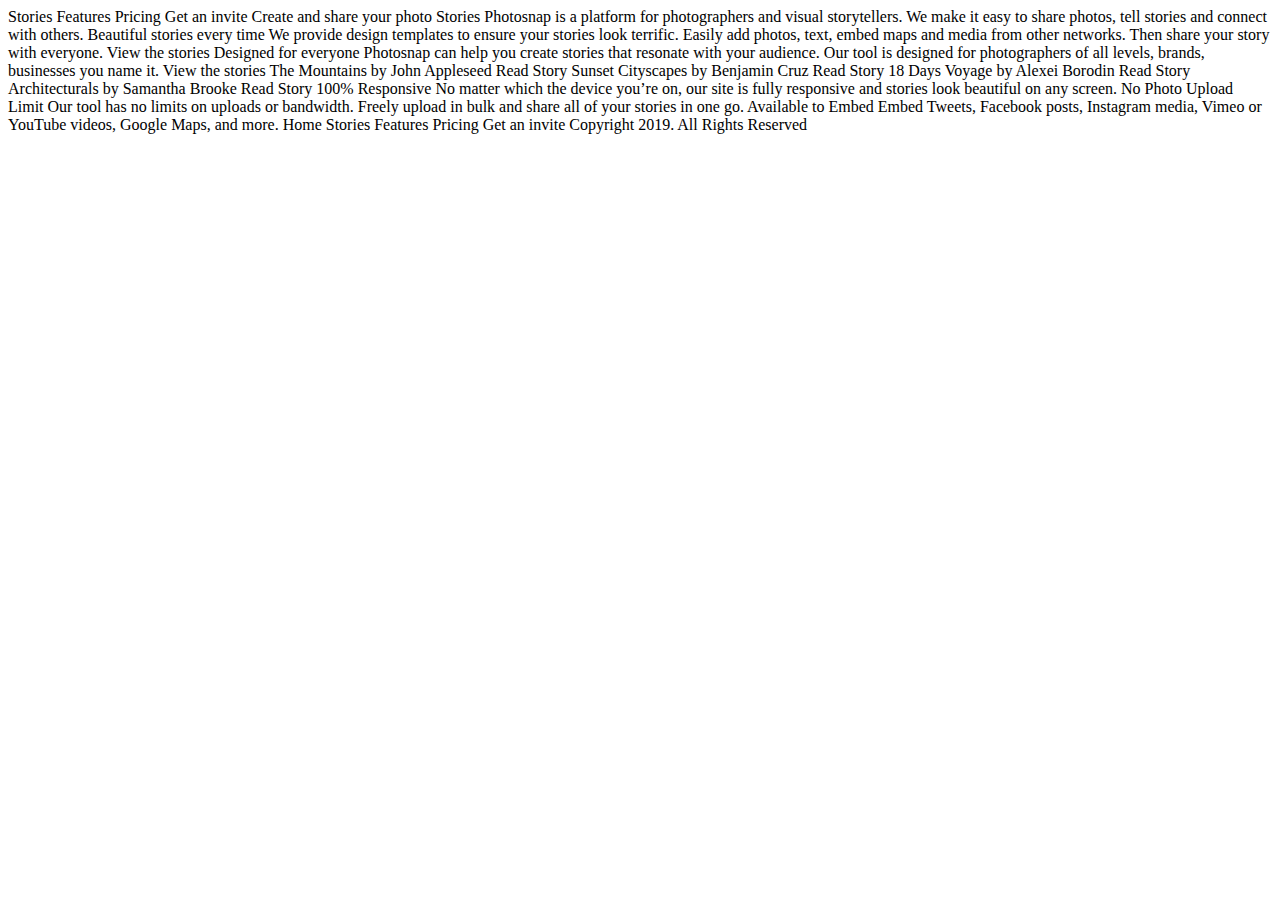
==== HTML/index.html @ 723a78b4 "initial commit" ====
<!DOCTYPE html>
<html lang="en">
<head>
  <meta charset="UTF-8">
  <meta name="viewport" content="width=device-width, initial-scale=1.0">

  <link rel="icon" type="image/png" sizes="32x32" href="./assets/favicon-32x32.png">
  
  <title>Frontend Mentor | Photosnap Website Challenge</title>
</head>
<body>

  Stories
  Features
  Pricing

  Get an invite

  Create and share your photo Stories

  Photosnap is a platform for photographers and visual storytellers. We make it 
  easy to share photos, tell stories and connect with others.

  Beautiful stories every time
  
  We provide design templates to ensure your stories look terrific. Easily add 
  photos, text, embed maps and media from other networks. Then share your story 
  with everyone.

  View the stories

  Designed for everyone

  Photosnap can help you create stories that resonate with your audience.  Our 
  tool is designed for photographers of all levels, brands, businesses you name it. 

  View the stories

  The Mountains
  by John Appleseed
  Read Story

  Sunset Cityscapes
  by Benjamin Cruz
  Read Story

  18 Days Voyage
  by Alexei Borodin
  Read Story

  Architecturals
  by Samantha Brooke
  Read Story

  100% Responsive

  No matter which the device you’re on, our site is fully responsive and stories 
  look beautiful on any screen.

  No Photo Upload Limit

  Our tool has no limits on uploads or bandwidth. Freely upload in bulk and 
  share all of your stories in one go.

  Available to Embed

  Embed Tweets, Facebook posts, Instagram media, Vimeo or YouTube videos, 
  Google Maps, and more. 

  Home
  Stories
  Features
  Pricing

  Get an invite

  Copyright 2019. All Rights Reserved

</body>
</html>
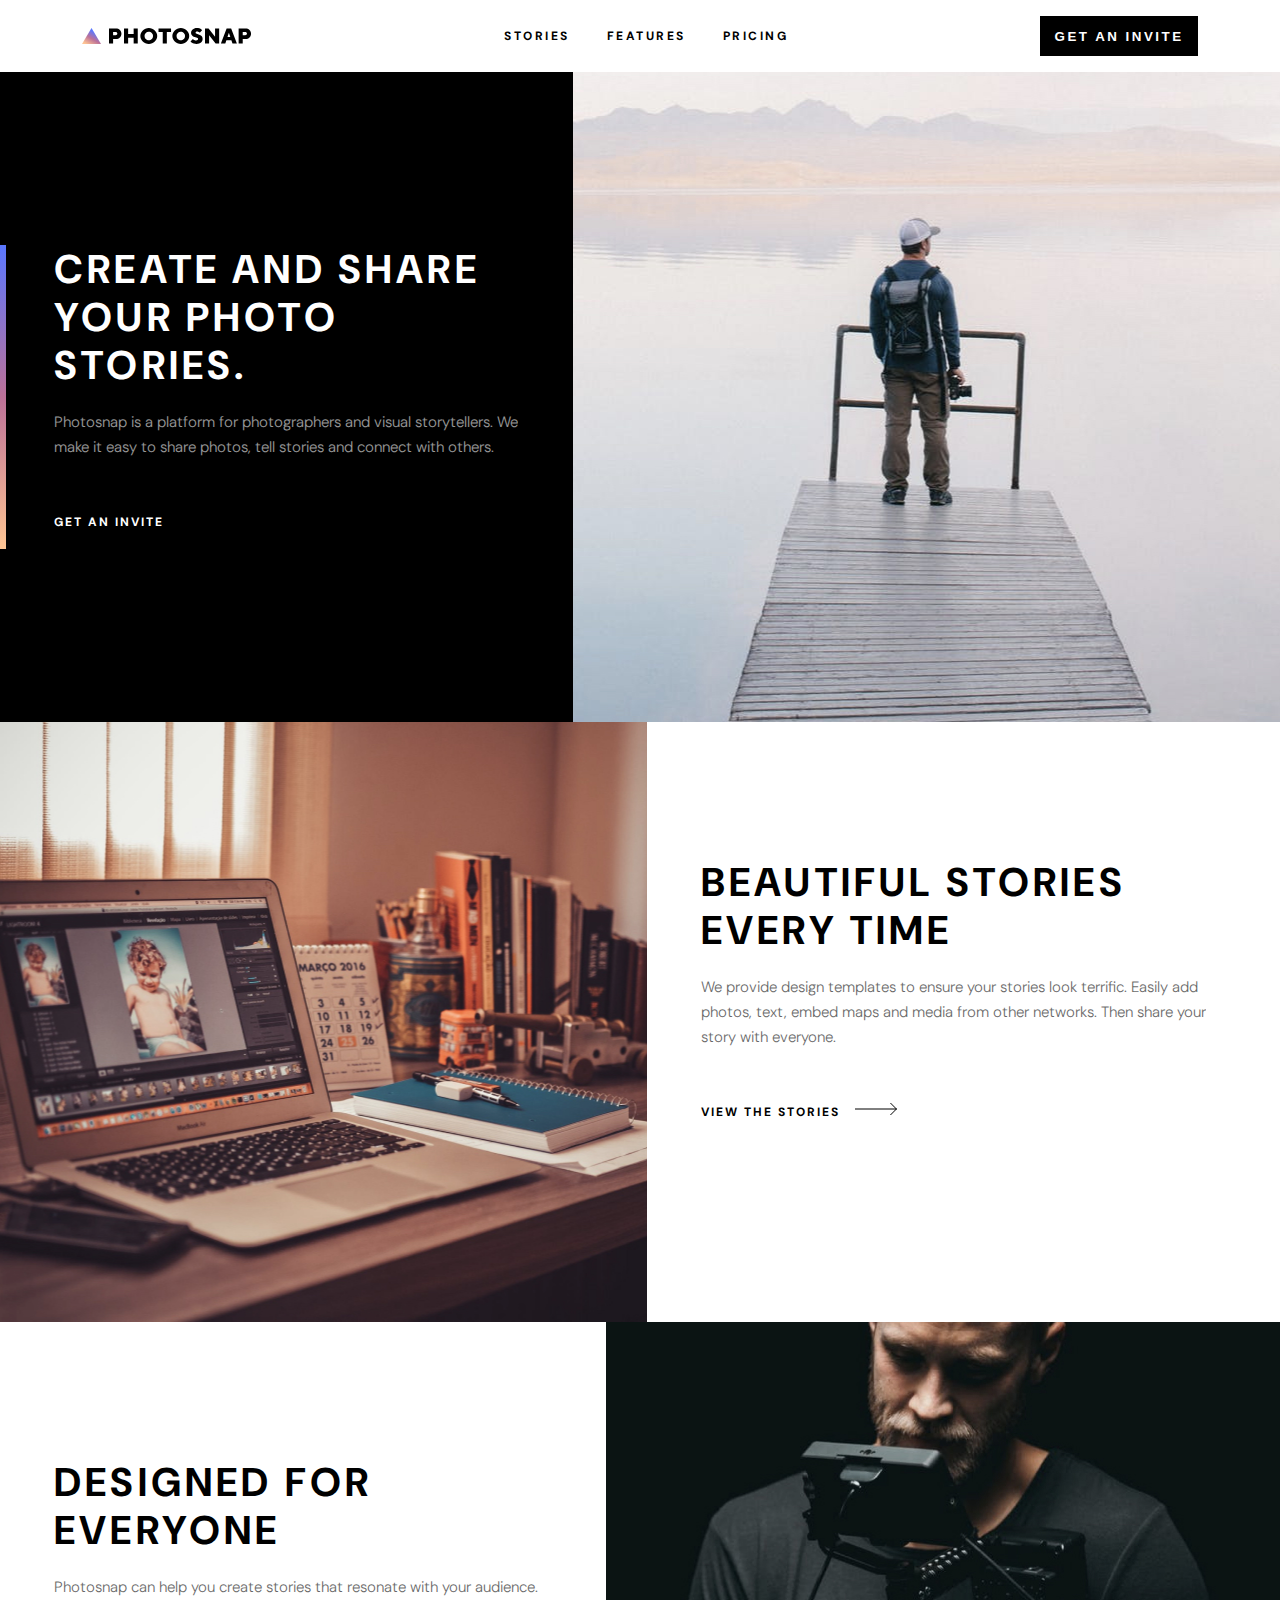
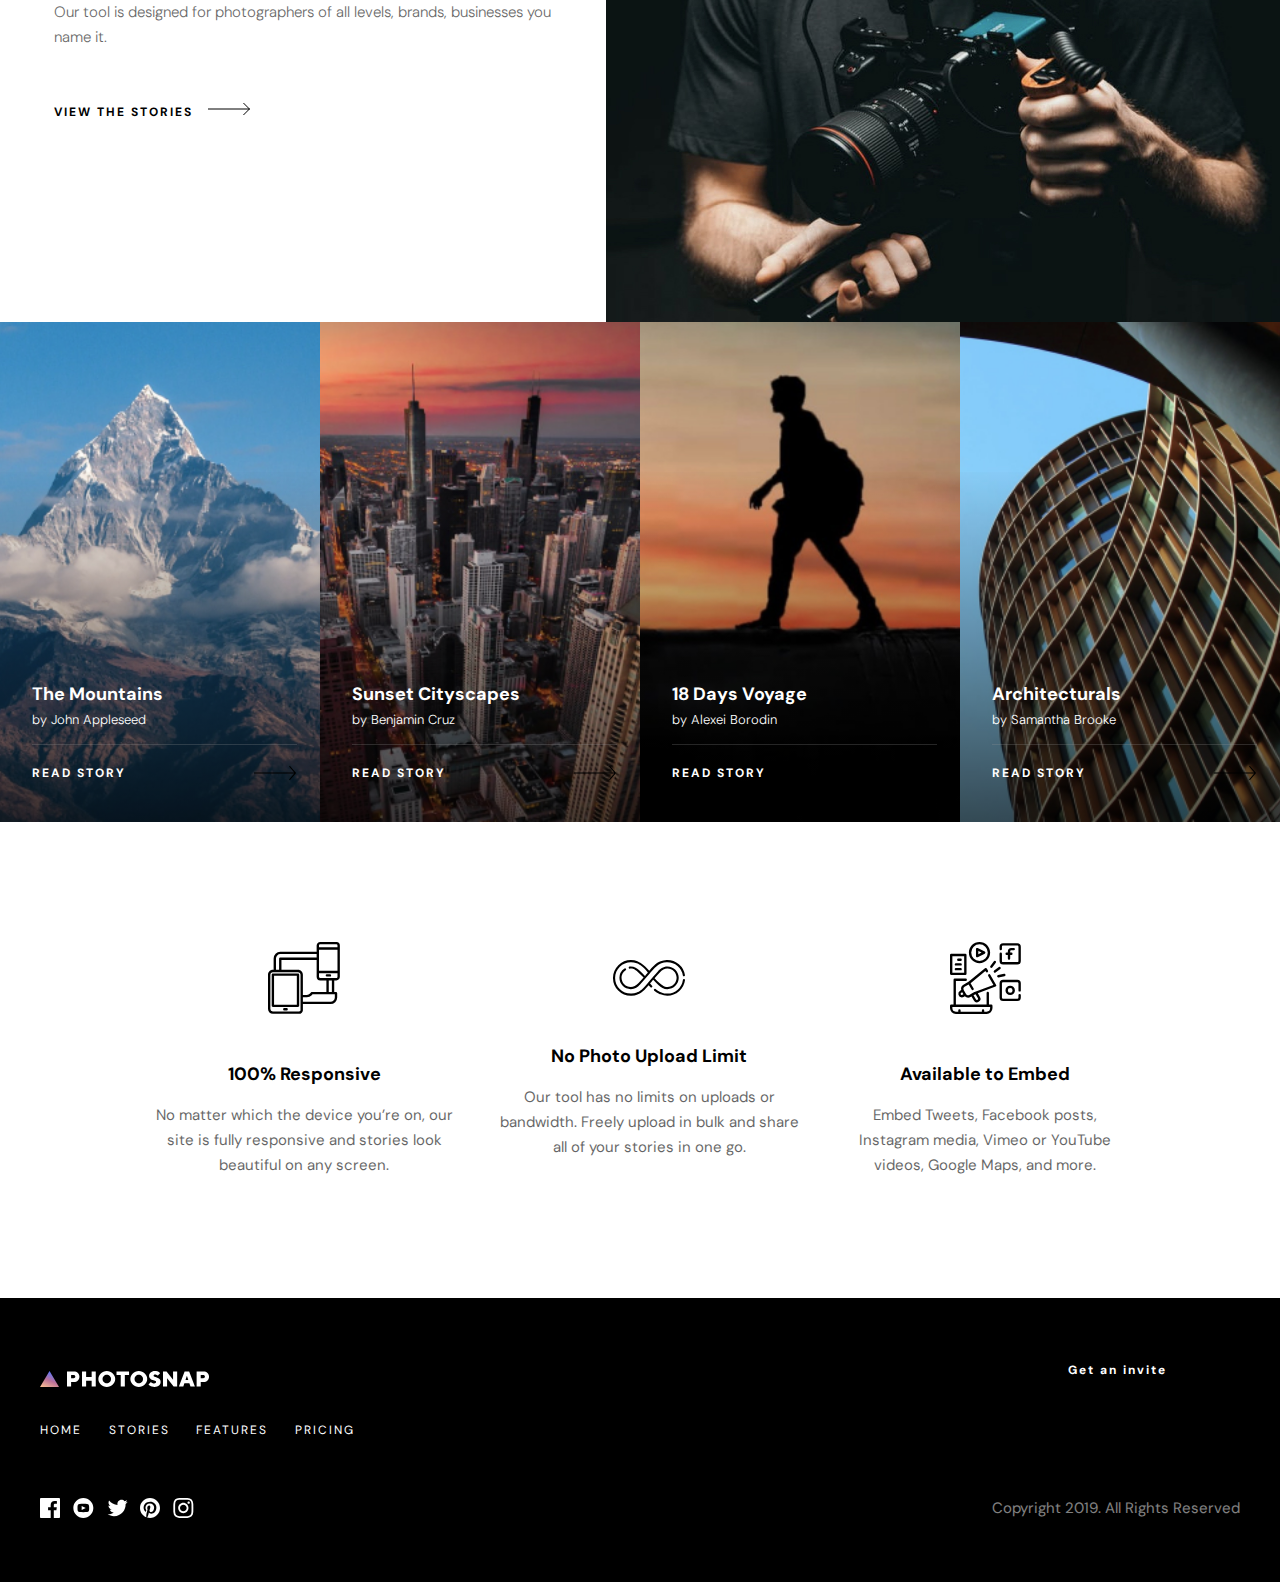
==== commit a0e1f9f8: "home page done" ====
--- a/HTML/index.html
+++ b/HTML/index.html
@@ -1,80 +1,191 @@
 <!DOCTYPE html>
 <html lang="en">
+
 <head>
   <meta charset="UTF-8">
   <meta name="viewport" content="width=device-width, initial-scale=1.0">
+  <title>Photosnap Website</title>
+  <link rel="preconnect" href="https://fonts.googleapis.com">
+  <link rel="preconnect" href="https://fonts.gstatic.com" crossorigin>
+  <link href="https://fonts.googleapis.com/css2?family=DM+Sans:wght@400;700&display=swap" rel="stylesheet">
+  <link rel="stylesheet" href="/style/style.css">
+</head>
 
-  <link rel="icon" type="image/png" sizes="32x32" href="./assets/favicon-32x32.png">
-  
-  <title>Frontend Mentor | Photosnap Website Challenge</title>
-</head>
 <body>
+  <header>
+    <nav class="flex flex-jc-sb flex-ai-c">
+      <a href="/" class="logo flex flex-ai-c"><img src="/assets/shared/desktop/logo.svg" alt="photosnap"></a>
 
-  Stories
-  Features
-  Pricing
+      <div class="menu-btn hide-for-desktop flex flex-ai-c">
+        <div class="menu-btn__burger"></div>
+      </div>
 
-  Get an invite
+      <div class="links flex hide-for-mobile">
+        <a href="#">Stories</a>
+        <a href="#">Features</a>
+        <a href="#">Pricing</a>
+      </div>
+      <button class="get-invite-btn hide-for-mobile" type="button">GET AN INVITE</button>
+    </nav>
+    <div class="overlay"></div>
+    <div class="menu flex flex-fd-c flex-ai-c hide-for-desktop">
+      <div class="menu-links flex flex-fd-c flex-ai-c">
+        <a href="#">Stories</a>
+        <a href="#">Features</a>
+        <a href="#">Pricing</a>
+      </div>
+      <button class="get-invite-btn-menu" type="button">GET AN INVITE</button>
+    </div>
+  </header>
+  <main>
+    <section class="create-stories section-stories">
+      <div class="create-stories-img"></div>
+      <div class="create-stories-txt section-txt">
+        <div class="gradient"></div>
+        <h2>Create and share your photo Stories.</h2>
+        <h3>Photosnap is a platform for photographers and visual storytellers. We make it
+          easy to share photos, tell stories and connect with others.</h3>
+        <div class="get-invite">
+          <span>Get an invite</span>
+          <img src="/assets/shared/desktop/arrow.svg">
+        </div>
+      </div>
+    </section>
+    <section class="beauti-stories section-stories">
+      <div class="beauti-stories-img"></div>
+      <div class="beauti-stories-txt section-txt">
+        <h2>Beautiful stories every time</h2>
+        <h3>We provide design templates to ensure your stories look terrific. Easily add
+          photos, text, embed maps and media from other networks. Then share your story
+          with everyone.</h3>
+        <div class="view-stories get-invite">
+          <span>View the stories</span>
+          <img src="/assets/shared/desktop/arrow-black.svg">
+        </div>
+      </div>
+    </section>
+    <section class="design-stories section-stories">
+      <div class="design-stories-img"></div>
+      <div class="design-stories-txt section-txt">
+        <h2>Designed for everyone</h2>
+        <h3>Photosnap can help you create stories that resonate with your audience. Our
+          tool is designed for photographers of all levels, brands, businesses you name it.</h3>
+        <div class="view-stories get-invite">
+          <span>View the stories</span>
+          <img src="/assets/shared/desktop/arrow-black.svg">
+        </div>
+      </div>
+    </section>
+    <section class="stories">
+      <div class="mountains story">
+        <div class="mountains-text story-text">
+          <div class="story-details">
+            <p class="story-name">The Mountains</p>
+            <p class="story-author">by John Appleseed</p>
+          </div>
+          <div class="story-read">
+            <span class="read-story">Read Story</span>
+            <img src="/assets/shared/desktop/arrow.svg">
+          </div>
+        </div>
+      </div>
+      <div class="sunset story">
+        <div class="sunset-text story-text">
+          <div class="story-details">
+            <p class="story-name">Sunset Cityscapes</p>
+            <p class="story-author">by Benjamin Cruz</p>
+          </div>
+          <div class="story-read">
+            <span class="read-story">Read Story</span>
+            <img src="/assets/shared/desktop/arrow.svg">
+          </div>
+        </div>
+      </div>
+      <div class="voyage story">
+        <div class="voyage-text story-text">
+          <div class="story-details">
+            <p class="story-name">18 Days Voyage</p>
+            <p class="story-author">by Alexei Borodin</p>
+          </div>
+          <div class="story-read">
+            <span class="read-story">Read Story</span>
+            <img src="/assets/shared/desktop/arrow.svg">
+          </div>
+        </div>
+      </div>
+      <div class="architect story">
+        <div class="architect-text story-text">
+          <div class="story-details">
+            <p class="story-name">Architecturals</p>
+            <p class="story-author">by Samantha Brooke</p>
+          </div>
+          <div class="story-read">
+            <span class="read-story">Read Story</span>
+            <img src="/assets/shared/desktop/arrow.svg">
+          </div>
+        </div>
+      </div>
+    </section>
+    <section class="benefits flex flex-fd-c flex-ai-c flex-jc-sa">
+      <div class="responive benefit">
+        <img src="/assets/features/desktop/responsive.svg">
+        <div class="benefit-txt">
+          <h3>100% Responsive</h3>
+          <p>No matter which the device you’re on, our site is fully responsive and stories
+            look beautiful on any screen.</p>
+        </div>
+      </div>
+      <div class="no-limit benefit">
+        <img src="/assets/features/desktop/no-limit.svg">
+        <div class="benefit-txt">
+          <h3>No Photo Upload Limit</h3>
+          <p>Our tool has no limits on uploads or bandwidth. Freely upload in bulk and
+            share all of your stories in one go.</p>
+        </div>
+      </div>
+      <div class="embed benefit">
+        <img src="/assets/features/desktop/embed.svg">
+        <div class="benefit-txt">
+          <h3>Available to Embed</h3>
+          <p>Embed Tweets, Facebook posts, Instagram media, Vimeo or YouTube videos,
+            Google Maps, and more.</p>
+        </div>
+      </div>
+    </section>
+  </main>
+  <footer>
+    <div class="footer-top">
+      <a href="/" class="logo logo-footer"><img src="/assets/shared/desktop/logo-white.svg" alt="photosnap"></a>
+      <div class="footer-links-hidden hide-for-mobile flex flex-fd-c flex-ai-c flex-jc-sb">
+        <a href="#">Home</a>
+        <a href="#">Stories</a>
+        <a href="#">Features</a>
+        <a href="#">Pricing</a>
+      </div>
+      <div class="socials flex flex-jc-sb">
+        <img src="/assets/shared/desktop/facebook-white.svg">
+        <img src="/assets/shared/desktop/youtube-white.svg">
+        <img src="/assets/shared/desktop/twitter-white.svg">
+        <img src="/assets/shared/desktop/pinterest-white.svg">
+        <img src="/assets/shared/desktop/instagram-white.svg">
+      </div>
+      <div class="footer-links hide-for-desktop flex flex-fd-c flex-ai-c flex-jc-sb">
+        <a href="#">Home</a>
+        <a href="#">Stories</a>
+        <a href="#">Features</a>
+        <a href="#">Pricing</a>
+      </div>
 
-  Create and share your photo Stories
+    </div>
+    <div class="footer-bottom">
+      <div class="get-invite get-invite-footer flex flex-ai-c flex-jc-sb">
+        <span>Get an invite</span>
+        <img src="/assets/shared/desktop/arrow.svg">
+      </div>
+      <span class="copyright">Copyright 2019. All Rights Reserved</span>
+    </div>
+  </footer>
+  <script src="/app.js"></script>
+</body>
 
-  Photosnap is a platform for photographers and visual storytellers. We make it 
-  easy to share photos, tell stories and connect with others.
-
-  Beautiful stories every time
-  
-  We provide design templates to ensure your stories look terrific. Easily add 
-  photos, text, embed maps and media from other networks. Then share your story 
-  with everyone.
-
-  View the stories
-
-  Designed for everyone
-
-  Photosnap can help you create stories that resonate with your audience.  Our 
-  tool is designed for photographers of all levels, brands, businesses you name it. 
-
-  View the stories
-
-  The Mountains
-  by John Appleseed
-  Read Story
-
-  Sunset Cityscapes
-  by Benjamin Cruz
-  Read Story
-
-  18 Days Voyage
-  by Alexei Borodin
-  Read Story
-
-  Architecturals
-  by Samantha Brooke
-  Read Story
-
-  100% Responsive
-
-  No matter which the device you’re on, our site is fully responsive and stories 
-  look beautiful on any screen.
-
-  No Photo Upload Limit
-
-  Our tool has no limits on uploads or bandwidth. Freely upload in bulk and 
-  share all of your stories in one go.
-
-  Available to Embed
-
-  Embed Tweets, Facebook posts, Instagram media, Vimeo or YouTube videos, 
-  Google Maps, and more. 
-
-  Home
-  Stories
-  Features
-  Pricing
-
-  Get an invite
-
-  Copyright 2019. All Rights Reserved
-
-</body>
 </html>--- a/style/style.css
+++ b/style/style.css
@@ -0,0 +1,811 @@
+* {
+  padding: 0;
+  margin: 0;
+  -webkit-box-sizing: border-box;
+          box-sizing: border-box;
+}
+
+html {
+  font-size: 62.5%;
+}
+
+body {
+  font-family: 'DM Sans', sans-serif;
+  font-size: 1.8rem;
+}
+
+ul {
+  list-style-type: none;
+}
+
+a {
+  text-decoration: none;
+}
+
+button {
+  background-color: black;
+  color: white;
+  letter-spacing: .25rem;
+  width: 31rem;
+  height: 4.8rem;
+  font-weight: 700;
+  border: none;
+  -webkit-transition: color 0.2s ease-in-out;
+  transition: color 0.2s ease-in-out;
+  cursor: pointer;
+}
+
+button:hover {
+  background-color: #DFDFDF;
+  color: black;
+}
+
+.flex {
+  display: -webkit-box;
+  display: -ms-flexbox;
+  display: flex;
+}
+
+.flex-jc-sb {
+  -webkit-box-pack: justify;
+      -ms-flex-pack: justify;
+          justify-content: space-between;
+}
+
+.flex-jc-c {
+  -webkit-box-pack: center;
+      -ms-flex-pack: center;
+          justify-content: center;
+}
+
+.flex-jc-sa {
+  -ms-flex-pack: distribute;
+      justify-content: space-around;
+}
+
+.flex-ai-c {
+  -webkit-box-align: center;
+      -ms-flex-align: center;
+          align-items: center;
+}
+
+.flex-fd-c {
+  -webkit-box-orient: vertical;
+  -webkit-box-direction: normal;
+      -ms-flex-direction: column;
+          flex-direction: column;
+}
+
+@media (max-width: 639px) {
+  .hide-for-mobile {
+    display: none;
+  }
+}
+
+@media (min-width: 640px) {
+  .hide-for-desktop {
+    display: none;
+  }
+}
+
+header nav {
+  width: 87.2%;
+  margin: auto;
+  height: 7.2rem;
+}
+
+header nav .links a {
+  text-transform: uppercase;
+  font-weight: 700;
+  letter-spacing: .25rem;
+  color: black;
+  -webkit-transition: opacity 0.2s ease-in-out;
+  transition: opacity 0.2s ease-in-out;
+}
+
+header nav .links a:not(:last-child) {
+  margin-right: 3.7rem;
+}
+
+header nav .links a:hover {
+  opacity: 30%;
+}
+
+@media (min-width: 640px) {
+  nav {
+    width: 90%;
+    margin: auto;
+  }
+  nav .links {
+    font-size: 1.2rem;
+  }
+  button {
+    width: 15.8rem;
+    height: 4rem;
+  }
+}
+
+@media (min-width: 1024px) {
+  nav {
+    width: 77%;
+    margin: auto;
+  }
+}
+
+.menu-btn {
+  width: 2rem;
+  height: .6rem;
+  cursor: pointer;
+  -webkit-transition: all .3s ease-in-out;
+  transition: all .3s ease-in-out;
+}
+
+.menu-btn__burger::before,
+.menu-btn__burger::after {
+  content: '';
+  position: absolute;
+  width: 2rem;
+  height: .1rem;
+  background: #000000;
+  -webkit-transition: all .3s ease-in-out;
+  transition: all .3s ease-in-out;
+}
+
+.menu-btn__burger::before {
+  -webkit-transform: translateY(-0.25rem);
+          transform: translateY(-0.25rem);
+}
+
+.menu-btn__burger::after {
+  -webkit-transform: translateY(0.25rem);
+          transform: translateY(0.25rem);
+}
+
+.menu-btn.open .menu-btn__burger::before {
+  -webkit-transform: rotate(45deg);
+          transform: rotate(45deg);
+}
+
+.menu-btn.open .menu-btn__burger::after {
+  -webkit-transform: rotate(-45deg);
+          transform: rotate(-45deg);
+}
+
+.overlay {
+  display: none;
+  background-color: black;
+  position: absolute;
+  opacity: 50%;
+  height: 100%;
+  width: 100%;
+  top: 7.2rem;
+  bottom: 0;
+  right: 0;
+  left: 0;
+}
+
+.menu {
+  display: none;
+  width: 100%;
+  background-color: white;
+  position: absolute;
+  z-index: 2;
+}
+
+.menu .menu-links {
+  margin-top: 3.2rem;
+  width: 82.6%;
+  margin: auto;
+  border-bottom: 1px solid rgba(151, 151, 151, 0.25);
+}
+
+.menu .menu-links a {
+  color: black;
+  margin-bottom: 2rem;
+}
+
+.menu .menu-links a:first-child {
+  margin-top: 3.2rem;
+}
+
+.menu .get-invite-btn-menu {
+  margin: 2rem 0 3.2rem 0;
+}
+
+.wrapper {
+  display: -ms-grid;
+  display: grid;
+  -ms-grid-columns: 100vw;
+      grid-template-columns: 100vw;
+  -ms-grid-rows: 33vh 33vh 33vh;
+      grid-template-rows: 33vh 33vh 33vh;
+}
+
+.section-stories {
+  height: 71.3rem;
+  display: -webkit-box;
+  display: -ms-flexbox;
+  display: flex;
+  -webkit-box-orient: vertical;
+  -webkit-box-direction: normal;
+      -ms-flex-direction: column;
+          flex-direction: column;
+}
+
+.section-stories .create-stories-txt,
+.section-stories .beauti-stories-txt,
+.section-stories .design-stories-txt {
+  height: 41.9rem;
+}
+
+.section-stories .create-stories-txt h2,
+.section-stories .beauti-stories-txt h2,
+.section-stories .design-stories-txt h2 {
+  width: 84.8%;
+  margin: auto;
+  text-transform: uppercase;
+  font-size: 3.2rem;
+  font-weight: 700;
+  line-height: 4rem;
+  letter-spacing: .333rem;
+  margin-bottom: 1.6rem;
+  margin-top: 6.6rem;
+}
+
+.section-stories .create-stories-txt h3,
+.section-stories .beauti-stories-txt h3,
+.section-stories .design-stories-txt h3 {
+  font-weight: 300;
+  opacity: 60%;
+  font-size: 1.5rem;
+  line-height: 2.5rem;
+  width: 84.8%;
+  margin: auto;
+  margin-bottom: 2.3rem;
+}
+
+.section-stories .beauti-stories-txt h2,
+.section-stories .design-stories-txt h2 {
+  margin-top: 9.2rem;
+}
+
+.section-stories .get-invite {
+  width: 84.8%;
+  margin: auto;
+  cursor: pointer;
+}
+
+.section-stories .get-invite span {
+  font-weight: 700;
+  font-size: 1.2rem;
+  letter-spacing: .2rem;
+  text-transform: uppercase;
+  margin-right: 1rem;
+}
+
+.section-stories .create-stories-txt {
+  background-color: black;
+  color: white;
+}
+
+.section-stories .create-stories-txt .gradient {
+  margin-left: 3.3rem;
+  height: .6rem;
+  width: 12.8rem;
+  background: linear-gradient(361deg, #FFC593, #BC7198, #5A77FF);
+}
+
+.section-stories .create-stories-img {
+  background: url("/assets/home/mobile/create-and-share.jpg");
+  background-position: center;
+  background-size: cover;
+  background-repeat: no-repeat;
+  height: 29.4rem;
+  width: 100%;
+}
+
+.section-stories .beauti-stories-img {
+  background: url("/assets/home/mobile/beautiful-stories.jpg");
+  background-position: center;
+  background-size: cover;
+  background-repeat: no-repeat;
+  height: 27.1rem;
+  width: 100%;
+}
+
+.section-stories .design-stories-img {
+  background: url("/assets/home/mobile/designed-for-everyone.jpg");
+  background-position: center;
+  background-size: cover;
+  background-repeat: no-repeat;
+  height: 27.1rem;
+  width: 100%;
+}
+
+.stories {
+  display: -ms-grid;
+  display: grid;
+  -ms-grid-columns: 1fr;
+      grid-template-columns: 1fr;
+  -ms-grid-rows: (375px)[4];
+      grid-template-rows: repeat(4, 375px);
+}
+
+.stories .mountains {
+  background: -webkit-gradient(linear, left bottom, left top, from(rgba(0, 0, 0, 0.6612)), to(rgba(0, 0, 0, 0.01))), url("/assets/stories/mobile/mountains.jpg");
+  background: linear-gradient(0deg, rgba(0, 0, 0, 0.6612), rgba(0, 0, 0, 0.01)), url("/assets/stories/mobile/mountains.jpg");
+  background-position: center;
+  background-size: cover;
+  background-repeat: no-repeat;
+}
+
+.stories .sunset {
+  background: -webkit-gradient(linear, left bottom, left top, from(rgba(0, 0, 0, 0.6612)), to(rgba(0, 0, 0, 0.01))), url("/assets/stories/mobile/cityscapes.jpg");
+  background: linear-gradient(0deg, rgba(0, 0, 0, 0.6612), rgba(0, 0, 0, 0.01)), url("/assets/stories/mobile/cityscapes.jpg");
+  background-position: center;
+  background-size: cover;
+  background-repeat: no-repeat;
+}
+
+.stories .voyage {
+  background: -webkit-gradient(linear, left bottom, left top, from(rgba(0, 0, 0, 0.6612)), to(rgba(0, 0, 0, 0.01))), url("/assets/stories/mobile/18-days-voyage.jpg");
+  background: linear-gradient(0deg, rgba(0, 0, 0, 0.6612), rgba(0, 0, 0, 0.01)), url("/assets/stories/mobile/18-days-voyage.jpg");
+  background-position: center;
+  background-size: cover;
+  background-repeat: no-repeat;
+}
+
+.stories .architect {
+  background: -webkit-gradient(linear, left bottom, left top, from(rgba(0, 0, 0, 0.6612)), to(rgba(0, 0, 0, 0.01))), url("/assets/stories/mobile/architecturals.jpg");
+  background: linear-gradient(0deg, rgba(0, 0, 0, 0.6612), rgba(0, 0, 0, 0.01)), url("/assets/stories/mobile/architecturals.jpg");
+  background-position: center;
+  background-size: cover;
+  background-repeat: no-repeat;
+}
+
+.stories .story {
+  position: relative;
+}
+
+.stories .story-text {
+  position: absolute;
+  left: 10%;
+  top: 63%;
+  right: 10%;
+  font-size: 1.8rem;
+  font-weight: 700;
+  color: white;
+  width: calc(310/375*100%);
+  margin: auto;
+}
+
+.stories .story-text .story-details {
+  border-bottom: 1px solid rgba(151, 151, 151, 0.25);
+}
+
+.stories .story-text .story-details .story-name {
+  font-weight: 700;
+  font-size: 1.8rem;
+  line-height: 2.5rem;
+  margin-bottom: .4rem;
+}
+
+.stories .story-text .story-details .story-author {
+  font-weight: 300;
+  font-size: 1.3rem;
+  margin-bottom: 1.6rem;
+}
+
+.stories .story-text .story-read {
+  margin-top: 2rem;
+  letter-spacing: .2rem;
+  font-size: 1.2rem;
+  text-transform: uppercase;
+  width: 100%;
+  display: -webkit-box;
+  display: -ms-flexbox;
+  display: flex;
+  -webkit-box-pack: justify;
+      -ms-flex-pack: justify;
+          justify-content: space-between;
+  cursor: pointer;
+}
+
+.benefits {
+  width: calc(310/375*100%);
+  margin: auto;
+  height: 96.2rem;
+}
+
+.benefits .benefit {
+  display: -webkit-box;
+  display: -ms-flexbox;
+  display: flex;
+  -webkit-box-orient: vertical;
+  -webkit-box-direction: normal;
+      -ms-flex-direction: column;
+          flex-direction: column;
+  -webkit-box-align: center;
+      -ms-flex-align: center;
+          align-items: center;
+  text-align: center;
+}
+
+.benefits .benefit .benefit-txt {
+  margin-top: 4.8rem;
+}
+
+.benefits .benefit .benefit-txt h3 {
+  font-size: 1.8rem;
+  line-height: 2.5rem;
+  font-weight: 700;
+}
+
+.benefits .benefit .benefit-txt p {
+  margin-top: 1.6rem;
+  font-size: 1.5rem;
+  line-height: 2.5rem;
+  opacity: 60%;
+}
+
+footer {
+  height: 53.9rem;
+  background-color: black;
+}
+
+footer .footer-top {
+  display: -webkit-box;
+  display: -ms-flexbox;
+  display: flex;
+  -webkit-box-orient: vertical;
+  -webkit-box-direction: normal;
+      -ms-flex-direction: column;
+          flex-direction: column;
+  -webkit-box-align: center;
+      -ms-flex-align: center;
+          align-items: center;
+}
+
+footer .footer-bottom {
+  display: -webkit-box;
+  display: -ms-flexbox;
+  display: flex;
+  -webkit-box-orient: vertical;
+  -webkit-box-direction: normal;
+      -ms-flex-direction: column;
+          flex-direction: column;
+  -webkit-box-align: center;
+      -ms-flex-align: center;
+          align-items: center;
+}
+
+footer .logo-footer {
+  margin-top: 5.6rem;
+  margin-bottom: 3.2rem;
+}
+
+footer .socials {
+  width: 15.4rem;
+  margin-bottom: 4.9rem;
+}
+
+footer .footer-links {
+  font-size: 1.2rem;
+  text-transform: uppercase;
+  letter-spacing: .2rem;
+  height: 12.1rem;
+  margin-bottom: 11.9rem;
+}
+
+footer .footer-links a {
+  color: white;
+}
+
+footer .get-invite-footer {
+  cursor: pointer;
+  width: 17.2rem;
+  margin-bottom: 3.4rem;
+}
+
+footer .get-invite-footer span {
+  font-weight: 700;
+  letter-spacing: .2rem;
+  color: white;
+  font-size: 1.2rem;
+}
+
+footer .copyright {
+  font-size: 1.5rem;
+  color: white;
+  opacity: 50.25%;
+}
+
+@media (min-width: 650px) {
+  .section-stories {
+    -webkit-box-orient: horizontal;
+    -webkit-box-direction: normal;
+        -ms-flex-direction: row;
+            flex-direction: row;
+    height: 60rem;
+  }
+  .section-stories .create-stories-img {
+    background: url("/assets/home/tablet/create-and-share.jpg");
+    background-position: center;
+    background-size: cover;
+    background-repeat: no-repeat;
+    height: 100%;
+    min-width: 27.3rem;
+  }
+  .section-stories .beauti-stories-img {
+    background: url("/assets/home/tablet/beautiful-stories.jpg");
+    background-position: center;
+    background-size: cover;
+    background-repeat: no-repeat;
+    height: 100%;
+    min-width: 27.3rem;
+  }
+  .section-stories .design-stories-img {
+    background: url("/assets/home/tablet/designed-for-everyone.jpg");
+    background-position: center;
+    background-size: cover;
+    background-repeat: no-repeat;
+    height: 100%;
+    min-width: 27.3rem;
+  }
+  .section-stories .create-stories-txt,
+  .section-stories .beauti-stories-txt,
+  .section-stories .design-stories-txt {
+    height: 60rem;
+  }
+  .section-stories .create-stories-txt h2,
+  .section-stories .beauti-stories-txt h2,
+  .section-stories .design-stories-txt h2 {
+    width: 100%;
+    padding-left: 5.4rem;
+    padding-right: 5.4rem;
+    text-transform: uppercase;
+    font-size: 4rem;
+    font-weight: 700;
+    line-height: 4.8rem;
+    letter-spacing: .417rem;
+    margin-bottom: 2.1rem;
+    margin-top: 17.3rem;
+  }
+  .section-stories .create-stories-txt h3,
+  .section-stories .beauti-stories-txt h3,
+  .section-stories .design-stories-txt h3 {
+    width: 100%;
+    margin: 0;
+    padding-left: 5.4rem;
+    padding-right: 5.4rem;
+    font-weight: 300;
+    opacity: 60%;
+    margin-bottom: 4.8rem;
+  }
+  .section-stories .beauti-stories-txt h2,
+  .section-stories .design-stories-txt h2 {
+    margin-top: 13.6rem;
+  }
+  .section-stories .create-stories-txt {
+    height: 65rem;
+  }
+  .section-stories .get-invite {
+    width: 100%;
+    padding-left: 5.4rem;
+    padding-right: 5.4rem;
+  }
+  .section-stories .create-stories-txt {
+    position: relative;
+  }
+  .section-stories .create-stories-txt .gradient {
+    position: absolute;
+    top: 17.3rem;
+    margin: 0;
+    height: 30.4rem;
+    width: .6rem;
+  }
+  .create-stories {
+    height: 65rem;
+  }
+  .create-stories,
+  .design-stories {
+    -webkit-box-orient: horizontal;
+    -webkit-box-direction: reverse;
+        -ms-flex-direction: row-reverse;
+            flex-direction: row-reverse;
+  }
+  .stories {
+    -ms-grid-columns: 1fr 1fr;
+        grid-template-columns: 1fr 1fr;
+    -ms-grid-rows: (500px)[2];
+        grid-template-rows: repeat(2, 500px);
+  }
+  .stories .mountains {
+    background: -webkit-gradient(linear, left bottom, left top, from(rgba(0, 0, 0, 0.6612)), to(rgba(0, 0, 0, 0.01))), url("/assets/stories/mobile/mountains.jpg");
+    background: linear-gradient(0deg, rgba(0, 0, 0, 0.6612), rgba(0, 0, 0, 0.01)), url("/assets/stories/mobile/mountains.jpg");
+    background-position: center;
+    background-size: cover;
+    background-repeat: no-repeat;
+    background-size: 100% 350px, cover;
+    background-position: 0% 150px, center;
+  }
+  .stories .sunset {
+    background: -webkit-gradient(linear, left bottom, left top, from(rgba(0, 0, 0, 0.6612)), to(rgba(0, 0, 0, 0.01))), url("/assets/stories/mobile/cityscapes.jpg");
+    background: linear-gradient(0deg, rgba(0, 0, 0, 0.6612), rgba(0, 0, 0, 0.01)), url("/assets/stories/mobile/cityscapes.jpg");
+    background-position: center;
+    background-size: cover;
+    background-repeat: no-repeat;
+    background-size: 100% 350px, cover;
+    background-position: 0% 150px, center;
+  }
+  .stories .voyage {
+    background: -webkit-gradient(linear, left bottom, left top, from(rgba(0, 0, 0, 0.6612)), to(rgba(0, 0, 0, 0.01))), url("/assets/stories/mobile/18-days-voyage.jpg");
+    background: linear-gradient(0deg, rgba(0, 0, 0, 0.6612), rgba(0, 0, 0, 0.01)), url("/assets/stories/mobile/18-days-voyage.jpg");
+    background-position: center;
+    background-size: cover;
+    background-repeat: no-repeat;
+    background-size: 100% 350px, cover;
+    background-position: 0% 150px, center;
+  }
+  .stories .architect {
+    background: -webkit-gradient(linear, left bottom, left top, from(rgba(0, 0, 0, 0.6612)), to(rgba(0, 0, 0, 0.01))), url("/assets/stories/mobile/architecturals.jpg");
+    background: linear-gradient(0deg, rgba(0, 0, 0, 0.6612), rgba(0, 0, 0, 0.01)), url("/assets/stories/mobile/architecturals.jpg");
+    background-position: center;
+    background-size: cover;
+    background-repeat: no-repeat;
+    background-size: 100% 350px, cover;
+    background-position: 0% 150px, center;
+  }
+  .stories .story-text {
+    position: absolute;
+    top: 70%;
+  }
+  .benefits {
+    width: calc(310/768*100%);
+    margin: auto;
+    height: 101.5rem;
+  }
+  .benefits .benefit {
+    display: -webkit-box;
+    display: -ms-flexbox;
+    display: flex;
+    -webkit-box-orient: vertical;
+    -webkit-box-direction: normal;
+        -ms-flex-direction: column;
+            flex-direction: column;
+    -webkit-box-align: center;
+        -ms-flex-align: center;
+            align-items: center;
+    text-align: center;
+  }
+  .benefits .benefit .benefit-txt {
+    margin-top: 4.8rem;
+  }
+  .benefits .benefit .benefit-txt h3 {
+    font-size: 1.8rem;
+    line-height: 2.5rem;
+    font-weight: 700;
+  }
+  .benefits .benefit .benefit-txt p {
+    margin-top: 1.6rem;
+    font-size: 1.5rem;
+    line-height: 2.5rem;
+    opacity: 60%;
+  }
+  footer {
+    padding: 0 4rem 0 4rem;
+    height: 28.4rem;
+    display: -webkit-box;
+    display: -ms-flexbox;
+    display: flex;
+    -webkit-box-pack: justify;
+        -ms-flex-pack: justify;
+            justify-content: space-between;
+    -webkit-box-align: center;
+        -ms-flex-align: center;
+            align-items: center;
+  }
+  footer .footer-top {
+    height: 15.6rem;
+    -webkit-box-align: start;
+        -ms-flex-align: start;
+            align-items: flex-start;
+    -webkit-box-pack: center;
+        -ms-flex-pack: center;
+            justify-content: center;
+  }
+  footer .footer-bottom {
+    height: 15.6rem;
+    -webkit-box-pack: justify;
+        -ms-flex-pack: justify;
+            justify-content: space-between;
+    -webkit-box-align: end;
+        -ms-flex-align: end;
+            align-items: flex-end;
+  }
+  footer .logo-footer {
+    margin-bottom: 2.9rem;
+  }
+  footer .socials {
+    margin-top: 6rem;
+  }
+  footer .footer-links-hidden {
+    margin: 0;
+    width: 31.5rem;
+    -webkit-box-orient: horizontal;
+    -webkit-box-direction: normal;
+        -ms-flex-direction: row;
+            flex-direction: row;
+    font-size: 1.2rem;
+    text-transform: uppercase;
+    letter-spacing: .2rem;
+    height: 1.6rem;
+  }
+  footer .footer-links-hidden a {
+    color: white;
+  }
+}
+
+@media (min-width: 1024px) {
+  .section-stories .create-stories-img {
+    background: url("/assets/home/desktop/create-and-share.jpg");
+    background-position: center;
+    background-size: cover;
+    background-repeat: no-repeat;
+  }
+  .section-stories .beauti-stories-img {
+    background: url("/assets/home/desktop/beautiful-stories.jpg");
+    background-position: center;
+    background-size: cover;
+    background-repeat: no-repeat;
+  }
+  .section-stories .design-stories-img {
+    background: url("/assets/home/desktop/designed-for-everyone.jpg");
+    background-position: center;
+    background-size: cover;
+    background-repeat: no-repeat;
+  }
+  .stories {
+    -ms-grid-columns: 1fr 1fr 1fr 1fr;
+        grid-template-columns: 1fr 1fr 1fr 1fr;
+    -ms-grid-rows: (500px)[1];
+        grid-template-rows: repeat(1, 500px);
+  }
+  .stories .story-text {
+    top: 72%;
+  }
+  .stories .story {
+    -webkit-transition: -webkit-transform .2s ease-in-out;
+    transition: -webkit-transform .2s ease-in-out;
+    transition: transform .2s ease-in-out;
+    transition: transform .2s ease-in-out, -webkit-transform .2s ease-in-out;
+  }
+  .stories .story:hover {
+    -webkit-transform: translateY(-2.4rem);
+            transform: translateY(-2.4rem);
+    border-bottom: 6px solid transparent;
+    -o-border-image: linear-gradient(90deg, #FFC593, #BC7198, #5A77FF);
+       border-image: -webkit-gradient(linear, left top, right top, from(#FFC593), color-stop(#BC7198), to(#5A77FF));
+       border-image: linear-gradient(90deg, #FFC593, #BC7198, #5A77FF);
+    border-image-slice: 1;
+  }
+  .benefits {
+    -webkit-box-orient: horizontal;
+    -webkit-box-direction: normal;
+        -ms-flex-direction: row;
+            flex-direction: row;
+    -webkit-box-pack: justify;
+        -ms-flex-pack: justify;
+            justify-content: space-between;
+    width: calc(1110/1440*100%);
+    margin: auto;
+    height: 47.6rem;
+  }
+  .benefits .benefit {
+    max-width: 35rem;
+  }
+  .benefits .benefit:not(:last-child) {
+    padding-right: 3rem;
+  }
+}
+/*# sourceMappingURL=style.css.map */